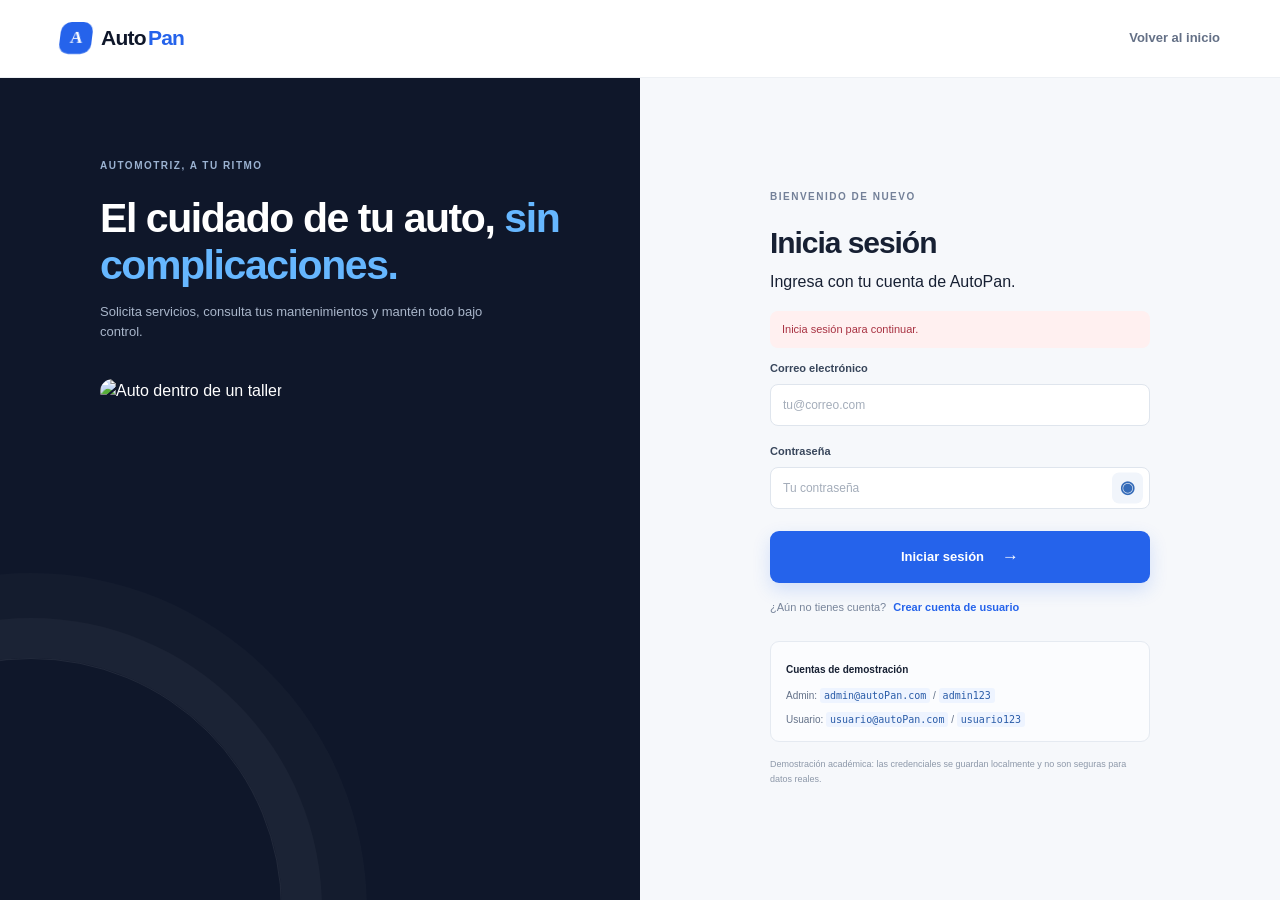
==== admin.html @ 1d9c272c "Add AutoPan vehicle maintenance system" ====
<!doctype html>
<html lang="es"><head><meta charset="utf-8"><meta name="viewport" content="width=device-width, initial-scale=1"><title>Administración — AutoPan</title><link rel="stylesheet" href="css/estilos.css"><script defer src="js/datos.js"></script><script defer src="js/autenticacion.js"></script><script defer src="js/admin.js"></script></head>
<body class="fondo-suave"><header class="barra"><a class="marca" href="index.html"><span class="marca-icono">A</span>Auto<span>Pan</span></a><nav><a href="index.html">Inicio</a><a href="mantenimiento.html">Registrar solicitud</a><a href="mis-solicitudes.html">Vista de usuario</a><span class="usuario-nav" data-nombre-usuario></span><button data-cerrar-sesion class="nav-cerrar">Cerrar sesión</button></nav></header><main class="contenedor pagina-interior admin-main"><div class="pagina-titulo"><div><span class="eyebrow">CENTRO DE OPERACIONES</span><h1>Panel administrativo</h1><p>Gestiona las solicitudes y revisa el estado del taller.</p></div><a class="boton boton-primario" href="mantenimiento.html">＋ Nueva solicitud</a></div><section class="indicadores"><article class="indicador"><span class="indicador-icono azul">▤</span><div><small>Total de solicitudes</small><strong id="total-registros">0</strong></div><span class="indicador-nota">registros</span></article><article class="indicador"><span class="indicador-icono ambar">◷</span><div><small>Pendientes</small><strong id="total-pendientes">0</strong></div><span class="indicador-nota">por atender</span></article><article class="indicador"><span class="indicador-icono violeta">⚙</span><div><small>En proceso</small><strong id="total-proceso">0</strong></div><span class="indicador-nota">en taller</span></article><article class="indicador"><span class="indicador-icono verde">✓</span><div><small>Finalizados</small><strong id="total-finalizados">0</strong></div><span class="indicador-nota">completados</span></article></section><section class="tabla-panel"><div class="tabla-cabecera"><div><span class="eyebrow">REGISTRO DE SERVICIOS</span><h2>Mantenimientos</h2></div><div class="filtros"><label class="buscador">⌕ <input id="busqueda" type="search" placeholder="Buscar propietario o placa" aria-label="Buscar propietario o placa"></label><select id="filtro-estado" aria-label="Filtrar por estado"><option>Todos</option><option>Pendiente</option><option>En proceso</option><option>Finalizado</option><option>Desactivada</option></select></div></div><div class="tabla-scroll"><table><thead><tr><th>ID</th><th>Propietario</th><th>Placa</th><th>Vehículo</th><th>Servicio</th><th>Fecha revisión</th><th>Hora</th><th>Estado</th><th>Acciones</th></tr></thead><tbody id="tabla-mantenimientos"></tbody></table></div><p class="tabla-pie">Los cambios se guardan automáticamente en este navegador.</p></section><section class="tabla-panel panel-usuarios"><div class="tabla-cabecera"><div><span class="eyebrow">DIRECTORIO</span><h2>Usuarios registrados</h2></div><span class="usuarios-ayuda">Las contraseñas no se muestran.</span></div><div class="tabla-scroll"><table><thead><tr><th>Usuario</th><th>Documento</th><th>Correo electrónico</th><th>Teléfono</th><th>Rol</th><th>Acciones</th></tr></thead><tbody id="tabla-usuarios"></tbody></table></div><p class="tabla-pie">Datos locales de las cuentas creadas en este navegador.</p></section></main><dialog id="dialogo-mantenimiento" class="dialogo"><div class="dialogo-cabecera"><div class="dialogo-titulo-grupo"><span class="dialogo-icono" id="dialogo-icono">👁</span><div><span class="eyebrow" id="dialogo-contexto">DETALLE DE SERVICIO</span><h2 id="dialogo-titulo">Solicitud</h2><small id="dialogo-operador"></small></div></div><button id="cerrar-dialogo" class="icono-boton" aria-label="Cerrar">×</button></div><div id="contenido-dialogo"></div><div class="dialogo-footer"><button id="guardar-edicion" class="boton boton-primario" hidden>Guardar cambios</button></div></dialog><dialog id="dialogo-usuario" class="dialogo"><div class="dialogo-cabecera"><div class="dialogo-titulo-grupo"><span class="dialogo-icono" id="usuario-dialogo-icono">✎</span><div><span class="eyebrow" id="usuario-dialogo-contexto">EDICIÓN DE CUENTA</span><h2 id="usuario-dialogo-titulo">Editar cuenta</h2><small id="usuario-dialogo-operador"></small></div></div><button id="cerrar-dialogo-usuario" class="icono-boton" aria-label="Cerrar">×</button></div><div id="contenido-dialogo-usuario"></div><div class="dialogo-footer"><button id="guardar-usuario" class="boton boton-primario">Guardar cambios</button></div></dialog><footer class="pie"><div class="contenedor pie-inner"><small>© 2026 AutoPan · Panel administrativo de demostración.</small></div></footer></body></html>
---- css/estilos.css ----
:root{--azul-oscuro:#0f172a;--azul:#2563eb;--celeste:#38bdf8;--blanco:#fff;--gris:#f1f5f9;--texto:#172033;--muted:#69758a;--borde:#e5eaf1;--verde:#109875;--sombra:0 18px 48px rgba(15,23,42,.08)}
*{box-sizing:border-box}html{scroll-behavior:smooth}body{margin:0;color:var(--texto);font-family:'DM Sans',Arial,sans-serif;background:#fff;line-height:1.55}h1,h2,h3,p{margin-top:0}h1,h2,h3,.marca{font-family:Manrope,'DM Sans',sans-serif;letter-spacing:-.035em}a{color:inherit;text-decoration:none}button,input,select,textarea{font:inherit}button,a{ -webkit-tap-highlight-color:transparent}button{cursor:pointer}.contenedor{width:min(1160px,calc(100% - 48px));margin-inline:auto}.barra{height:78px;display:flex;align-items:center;justify-content:space-between;padding:0 max(24px,calc((100vw - 1160px)/2));border-bottom:1px solid #edf0f4;background:rgba(255,255,255,.94);position:sticky;top:0;z-index:5;backdrop-filter:blur(14px)}.marca{display:inline-flex;align-items:center;gap:2px;font-size:21px;font-weight:800;color:var(--azul-oscuro)}.marca>span:last-child{color:var(--azul)}.marca-icono{display:grid;place-items:center;width:32px;height:32px;border-radius:10px;background:var(--azul);color:white!important;font:800 17px Manrope;margin-right:7px;transform:skew(-7deg)}nav{display:flex;align-items:center;gap:30px;font-size:13px;font-weight:600;color:#647086}nav a{transition:color .2s}nav a:hover,nav .activo{color:var(--azul)}nav [hidden],.hero-acciones [hidden]{display:none!important}.nav-cerrar{border:0;background:none;color:#647086;font-weight:600;padding:0}.nav-cerrar:hover{color:#dc3a50}.usuario-nav{color:#1c2b42;font-size:13px}
.hero{display:grid;grid-template-columns:1fr 1.08fr;gap:36px;align-items:center;padding-top:56px;padding-bottom:42px;min-height:510px}.hero-copy{padding:12px 0 15px}.eyebrow{display:inline-flex;align-items:center;gap:9px;font-size:10px;line-height:1.2;letter-spacing:.15em;font-weight:800;color:#738098}.eyebrow i{width:7px;height:7px;border-radius:50%;background:#22c995;box-shadow:0 0 0 4px #e4f8f1}.hero h1{font-size:clamp(43px,5.1vw,66px);line-height:1.08;margin:22px 0 18px;max-width:570px}.hero h1 span,.encabezado-seccion h2 span{color:var(--azul)}.hero-copy>p{font-size:16px;color:var(--muted);max-width:450px;line-height:1.8}.hero-acciones{display:flex;gap:14px;align-items:center;margin-top:28px}.boton{border:0;display:inline-flex;align-items:center;justify-content:center;gap:18px;padding:13px 18px;border-radius:9px;font-weight:700;font-size:13px;transition:transform .2s,box-shadow .2s,background .2s}.boton:hover{transform:translateY(-2px)}.boton-primario{background:var(--azul);color:#fff;box-shadow:0 7px 18px #2563eb2b}.boton-primario:hover{background:#1d4ed8;box-shadow:0 10px 22px #2563eb40}.boton-primario span{font-size:17px}.boton-texto{background:none;color:#334155;padding-inline:10px}.boton-claro{color:var(--azul-oscuro);background:#fff;margin-top:14px}.boton-ancho{width:100%;margin-top:5px}.hero-confianza{display:flex;align-items:center;gap:12px;margin-top:38px}.avatar-stack{display:flex;padding-left:4px}.avatar-stack b{width:27px;height:27px;border-radius:50%;border:2px solid white;background:#dbeafe;color:#2563eb;display:grid;place-items:center;margin-left:-4px;font-size:12px}.avatar-stack b:nth-child(2){background:#d8f6ec;color:#119976}.avatar-stack b:nth-child(3){background:#fff1dc;color:#e29b31}.hero-confianza span{display:grid;line-height:1.35}.hero-confianza strong{font-size:11px}.hero-confianza small{font-size:10px;color:#8490a2}.hero-visual{position:relative;min-width:0}.hero-visual:before{content:"";position:absolute;inset:7% 1% 3% 3%;background:#eef4ff;border-radius:43% 43% 24px 24px;transform:rotate(2deg)}.hero-visual img{position:relative;display:block;width:100%;border-radius:24px;filter:drop-shadow(0 22px 25px #223d6a19)}.flotante{position:absolute;display:flex;align-items:center;gap:10px;padding:11px 15px;border-radius:12px;background:white;box-shadow:var(--sombra);z-index:1}.flotante>span{display:grid;place-items:center;width:33px;height:33px;background:#eaf1ff;color:var(--azul);border-radius:10px;font-size:18px}.flotante div{display:grid;line-height:1.4}.flotante strong{font-size:11px}.flotante small{color:#8791a2;font-size:9px}.flotante-a{top:16%;left:-16px}.flotante-b{right:-7px;bottom:18%}.flotante .punto-verde{width:10px;height:10px;border-radius:50%;background:#24c590;box-shadow:0 0 0 5px #e3f8ef}.hero-numero{position:absolute;right:8px;bottom:-21px;color:#78859a;font-size:10px;letter-spacing:.14em}.hero-numero span{color:var(--azul);padding-inline:5px}.franja{border-block:1px solid var(--borde);display:grid;grid-template-columns:repeat(3,1fr);padding:23px 4px;margin-top:15px}.franja>div{display:flex;justify-content:center;align-items:center;gap:12px;border-right:1px solid var(--borde)}.franja>div:last-child{border:0}.franja strong{font:800 22px Manrope;color:#1d2d47}.franja>div>span{font-size:11px;color:#8390a3}.estrella{color:#f3ae32;font-size:17px}
.seccion{padding-top:104px;padding-bottom:105px}.encabezado-seccion{display:flex;justify-content:space-between;align-items:end;margin-bottom:34px}.encabezado-seccion h2,.beneficios h2,.contacto h2{font-size:38px;line-height:1.19;margin:13px 0 0}.encabezado-seccion>p{max-width:365px;color:var(--muted);font-size:13px;line-height:1.8;margin-bottom:3px}.servicios-grid{display:grid;grid-template-columns:repeat(3,1fr);gap:15px}.servicio-card{border:1px solid var(--borde);border-radius:13px;padding:23px 22px 19px;transition:transform .22s,box-shadow .22s,border .22s}.servicio-card:hover{transform:translateY(-4px);box-shadow:var(--sombra);border-color:#d6e1f3}.servicio-icono{width:42px;height:42px;border-radius:12px;display:grid;place-items:center;font-size:22px;margin-bottom:19px}.azul{background:#eaf1ff;color:#2563eb}.coral{background:#fff0ee;color:#f07466}.verde{background:#e5f8f0;color:#16a278}.amarillo{background:#fff7df;color:#d59d25}.violeta{background:#f2edff;color:#8c66db}.celeste{background:#e4f7ff;color:#1598c4}.servicio-card h3{font-size:15px;margin:0 0 7px}.servicio-card p{color:#7b8799;font-size:12px;line-height:1.65;min-height:40px;margin-bottom:16px}.servicio-card a{font-size:11px;font-weight:700;color:#315b9a}.servicio-card a b{font-size:14px;margin-left:5px}.beneficios{background:var(--azul-oscuro);color:#fff;padding:80px 0}.beneficios-interior{display:grid;grid-template-columns:1fr 1fr;gap:80px;align-items:center}.beneficios .eyebrow{color:#93a4bd}.beneficios h2{font-size:35px;margin:16px 0}.beneficios h2 span{color:#75baff}.beneficios-interior>div>p{color:#aab6c8;font-size:13px;line-height:1.8;max-width:420px}.beneficios ul{list-style:none;margin:0;padding:0}.beneficios li{display:grid;grid-template-columns:38px 1fr 18px;align-items:center;gap:14px;padding:18px 0;border-bottom:1px solid #ffffff21}.beneficios li>span{color:#5bb3fa;font:700 12px Manrope}.beneficios li div{display:grid;gap:4px}.beneficios li strong{font-size:13px}.beneficios li small{color:#9eacc0;font-size:11px}.beneficios li>b{color:#71b8f6}.contacto{display:grid;grid-template-columns:1fr 1.2fr auto;gap:30px;align-items:center;padding-top:73px;padding-bottom:75px}.contacto h2{font-size:30px}.contacto-datos p{font-size:12px;color:#66748a;margin:7px 0}.contacto-mapa{font-size:12px;font-weight:700;color:var(--azul);border:1px solid #dae5f5;border-radius:8px;padding:12px 16px}.contacto-mapa span{padding-left:8px}.pie{background:#0b1324;color:#a9b5c8;padding:27px 0}.pie-inner{display:flex;align-items:center;gap:20px}.pie-inner p{font-size:11px;margin:0;color:#8391a8}.pie-inner small{margin-left:auto;font-size:10px;color:#8290a5}.marca-clara{color:white;font-size:17px}.marca-clara .marca-icono{width:27px;height:27px;font-size:14px}
.fondo-suave{background:#f6f8fb;min-height:100vh}.pagina-interior{padding-top:48px;padding-bottom:72px;min-height:calc(100vh - 150px)}.pagina-titulo{display:flex;align-items:end;justify-content:space-between;margin-bottom:28px}.pagina-titulo h1{font-size:34px;line-height:1.2;margin:10px 0 7px}.pagina-titulo p{color:var(--muted);font-size:13px;margin:0}.formulario-panel,.tabla-panel{background:white;border:1px solid var(--borde);border-radius:14px;box-shadow:0 8px 30px #22334a08}.formulario-panel{padding:30px 34px}.form-seccion{display:grid;grid-template-columns:34px 1fr;gap:17px;padding:4px 0 30px;margin-bottom:26px;border-bottom:1px solid var(--borde)}.form-seccion:last-of-type{border:0;margin-bottom:0}.paso{display:grid;place-items:center;width:30px;height:30px;border-radius:9px;background:#edf3ff;color:var(--azul);font:700 11px Manrope}.form-seccion-cuerpo h2{font-size:17px;margin:2px 0 4px}.form-seccion-cuerpo>p{font-size:11px;color:#8490a2;margin-bottom:19px}.form-grid{display:grid;grid-template-columns:repeat(2,minmax(0,1fr));gap:14px 18px}.form-grid label,.login-card label{display:grid;gap:7px;font-size:11px;font-weight:700;color:#38465b}.form-grid input,.form-grid select,.form-grid textarea,.login-card input,.filtros select,.buscador{width:100%;border:1px solid #dfe5ed;border-radius:8px;background:#fff;padding:11px 12px;color:#1a2940;font-size:12px;outline:none;transition:border .2s,box-shadow .2s}.form-grid input,.form-grid select,.login-card input{height:42px}.form-grid textarea{resize:vertical;min-height:72px}.form-grid input:focus,.form-grid select:focus,.form-grid textarea:focus,.login-card input:focus,.buscador:focus-within{border-color:#6ca0f8;box-shadow:0 0 0 3px #2563eb17}.form-grid input::placeholder,.form-grid textarea::placeholder,.login-card input::placeholder{color:#a4adba;font-weight:400}.form-grid input[readonly]{background:#f5f7fa;color:#68758a}.ancho-completo{grid-column:1/-1}.form-footer{display:flex;justify-content:space-between;align-items:center;padding-top:22px;border-top:1px solid var(--borde)}.form-footer>span{font-size:10px;color:#8290a2}.solicitudes-grid{display:grid;grid-template-columns:repeat(3,1fr);gap:16px}.solicitud-card{padding:20px;background:#fff;border:1px solid var(--borde);border-radius:13px;box-shadow:0 7px 25px #20344f08}.solicitud-top{display:flex;align-items:center;justify-content:space-between}.id-tag{font:700 10px 'DM Sans',sans-serif;color:#4773b4;background:#eff5ff;padding:5px 8px;border-radius:5px;white-space:nowrap}.estado{display:inline-flex;border-radius:30px;padding:5px 9px;font-size:10px;font-weight:700;white-space:nowrap}.estado-pendiente{background:#fff4da;color:#b78312}.estado-en-proceso{background:#eee9ff;color:#7752c8}.estado-finalizado{background:#e1f8ed;color:#16825f}.solicitud-card h3{font-size:16px;margin:17px 0 6px}.solicitud-card>p{font-size:11px;color:#65738a;margin-bottom:12px}.solicitud-meta{display:flex;justify-content:space-between;color:#758198;font-size:10px;padding:11px 0;border-block:1px solid #eff1f4}.solicitud-card .muted{margin:12px 0 0;line-height:1.6}.vacio{grid-column:1/-1;text-align:center;padding:68px 20px;border:1px dashed #ccd7e5;border-radius:14px;background:#fff}.vacio>span{font-size:30px}.vacio h3{margin:12px 0 4px}.vacio p{font-size:12px;color:#78869a}.vacio .boton{margin-top:8px}
.indicadores{display:grid;grid-template-columns:repeat(4,1fr);gap:13px;margin-bottom:20px}.indicador{display:flex;align-items:center;gap:12px;padding:17px 15px;background:white;border:1px solid var(--borde);border-radius:12px}.indicador-icono{display:grid;place-items:center;width:40px;height:40px;border-radius:11px;font-size:18px;flex:none}.ambar{background:#fff4d9;color:#d19a20}.indicador>div{display:grid;gap:2px}.indicador small{font-size:10px;color:#768399}.indicador strong{font:800 21px Manrope;color:#1a2940}.indicador-nota{font-size:9px;color:#a0aaba;margin-left:auto;align-self:end;white-space:nowrap}.tabla-panel{overflow:hidden}.tabla-cabecera{display:flex;justify-content:space-between;align-items:center;padding:22px 22px 18px}.tabla-cabecera h2{font-size:18px;margin:7px 0 0}.filtros{display:flex;gap:9px;align-items:center}.buscador{display:flex;align-items:center;gap:7px;width:230px;height:39px;padding:0 11px;color:#8290a4;font-size:18px}.buscador input{border:0;outline:0;width:100%;font-size:11px;background:transparent;color:var(--texto)}.filtros select{width:auto;height:39px;padding:0 28px 0 10px;font-size:11px}.tabla-scroll{overflow-x:auto}table{width:100%;border-collapse:collapse;text-align:left;white-space:nowrap}thead{background:#f7f9fc}th{padding:11px 13px;font-size:9px;letter-spacing:.05em;text-transform:uppercase;color:#8290a2;font-weight:700}td{padding:12px 13px;border-bottom:1px solid #edf0f4;font-size:10px;color:#536177}td:first-child,th:first-child{padding-left:22px}td strong{display:block;color:#243249;font-size:10px}td small{display:block;font-size:9px;color:#93a0b0;margin-top:3px}.acciones{display:flex;gap:3px}.icono-boton{width:28px;height:28px;border:0;border-radius:7px;background:#f0f5ff;color:#3971c6;font-size:16px;display:grid;place-items:center}.icono-boton:hover{background:#e1ecff}.icono-boton.peligro{background:#fff1f1;color:#d4515f}.icono-boton.peligro:hover{background:#ffe1e1}.tabla-vacia{text-align:center;padding:40px;color:#8290a2}.tabla-pie{margin:0;padding:12px 20px;color:#909bad;font-size:10px;border-top:1px solid var(--borde)}.dialogo{width:min(720px,calc(100% - 28px));max-height:90vh;overflow:auto;border:0;border-radius:16px;padding:24px;background:white;box-shadow:0 22px 80px #0f172a45}.dialogo::backdrop{background:#0f172a88;backdrop-filter:blur(3px)}.dialogo-cabecera{display:flex;align-items:start;justify-content:space-between;margin-bottom:20px}.dialogo-cabecera h2{font-size:21px;margin:6px 0 0}.dialogo-cabecera .icono-boton{font-size:21px}.dialogo .form-grid{gap:12px 14px}.dialogo-footer{display:flex;justify-content:flex-end;margin-top:17px}.detalle-grid{display:grid;grid-template-columns:1fr 1fr;gap:16px}.detalle-grid>div{display:grid;gap:4px}.detalle-grid span{font-size:10px;color:#7e8a9e}.detalle-grid strong{font-size:12px;font-weight:600}.detalle-ancho{grid-column:1/-1}.notificacion{position:fixed;z-index:20;right:22px;bottom:22px;max-width:min(400px,calc(100% - 36px));padding:14px 18px;background:#123e35;color:#fff;border-radius:10px;box-shadow:0 12px 35px #101b2e35;font-size:13px;font-weight:600;opacity:0;transform:translateY(12px);pointer-events:none;transition:all .25s}.notificacion.error{background:#a33242}.notificacion.visible{opacity:1;transform:translateY(0)}
.login-layout{min-height:calc(100vh - 78px);display:grid;grid-template-columns:1fr 1fr}.login-arte{background:#0f172a;position:relative;overflow:hidden;display:flex;justify-content:flex-end}.login-arte:before{content:"";position:absolute;width:500px;height:500px;border:1px solid #ffffff14;border-radius:50%;left:-220px;bottom:-260px;box-shadow:0 0 0 40px #ffffff08,0 0 0 85px #ffffff05}.login-arte-contenido{width:min(540px,calc(100% - 64px));padding:74px 45px 55px 0;color:#fff;position:relative}.login-arte .eyebrow{color:#9bb2d1}.login-arte h1{font-size:41px;line-height:1.15;margin:18px 0 13px}.login-arte h1 span{color:#66b7ff}.login-arte p{font-size:13px;color:#a9b6ca;max-width:410px}.login-arte img{width:100%;margin-top:24px;border-radius:18px}.login-panel{display:grid;place-items:center;padding:40px}.login-card{width:min(400px,100%);padding:10px}.login-card h2{font-size:30px;margin:12px 0 4px}.login-card>.muted{font-size:12px;margin-bottom:25px}.login-card form{display:grid;gap:17px}.login-card label{font-size:11px}.login-card input{font-size:12px}.demo-cuentas{margin-top:24px;padding:14px 15px;border:1px solid var(--borde);border-radius:9px;background:#fbfcfe}.demo-cuentas strong{font-size:10px}.demo-cuentas p{font-size:10px;color:#637188;margin:8px 0 0}.demo-cuentas code{color:#2a5ca8;background:#eef4ff;padding:2px 4px;border-radius:3px}.nota-seguridad{font-size:9px;color:#8d98a9;line-height:1.6;margin-top:15px}.mensaje-error{padding:10px 12px;border-radius:8px;color:#a83242;background:#fff0f0;font-size:11px;margin:12px 0}.mensaje-error[hidden]{display:none}
@media(max-width:900px){nav{gap:16px}.hero{gap:20px;min-height:440px}.hero h1{font-size:50px}.flotante-a{left:-5px}.flotante-b{right:-2px}.indicadores{grid-template-columns:repeat(2,1fr)}.solicitudes-grid{grid-template-columns:repeat(2,1fr)}.beneficios-interior{gap:35px}.contacto{grid-template-columns:1fr 1fr}.contacto-mapa{justify-self:start}}
@media(max-width:650px){.contenedor{width:calc(100% - 34px)}.barra{height:auto;min-height:66px;padding:13px 17px;align-items:flex-start;gap:10px}.marca{font-size:19px;flex:none}nav{justify-content:flex-end;gap:8px 13px;flex-wrap:wrap;font-size:10px;padding-top:8px}nav .usuario-nav{display:none}.hero{grid-template-columns:1fr;padding-top:34px;gap:22px}.hero h1{font-size:47px;margin-top:16px}.hero-copy>p{font-size:14px}.hero-acciones{gap:5px;flex-wrap:wrap}.hero-acciones .boton{font-size:11px;padding:12px}.hero-visual{max-width:520px;margin:auto}.flotante{padding:8px 10px}.flotante-a{left:-4px}.flotante-b{right:-2px}.franja{padding:16px 0;margin-top:28px}.franja>div{display:grid;gap:1px;text-align:center}.franja strong{font-size:18px}.franja>div>span{font-size:9px;line-height:1.3}.seccion{padding-top:69px;padding-bottom:70px}.encabezado-seccion{display:block}.encabezado-seccion h2{font-size:31px}.encabezado-seccion>p{margin-top:14px}.servicios-grid{grid-template-columns:repeat(2,1fr);gap:10px}.servicio-card{padding:16px 13px}.servicio-card h3{font-size:13px}.servicio-card p{font-size:10px;min-height:55px}.servicio-icono{width:36px;height:36px;margin-bottom:13px}.beneficios{padding:60px 0}.beneficios-interior{grid-template-columns:1fr;gap:35px}.beneficios h2{font-size:30px}.contacto{grid-template-columns:1fr;gap:14px;padding-block:52px}.contacto h2{font-size:27px}.pie-inner{flex-wrap:wrap;gap:12px}.pie-inner p{display:none}.pie-inner small{margin-left:auto;text-align:right}.pagina-interior{padding-top:30px}.pagina-titulo{align-items:flex-start;gap:15px;flex-direction:column}.pagina-titulo h1{font-size:28px}.pagina-titulo>.boton{align-self:flex-start}.formulario-panel{padding:20px 16px}.form-seccion{grid-template-columns:28px 1fr;gap:10px;padding-bottom:22px;margin-bottom:20px}.paso{width:26px;height:26px}.form-grid{grid-template-columns:1fr;gap:12px}.ancho-completo{grid-column:auto}.form-footer{align-items:flex-start;gap:14px;flex-direction:column}.form-footer .boton{align-self:stretch}.indicadores{gap:8px}.indicador{padding:12px 10px;gap:8px}.indicador-icono{width:33px;height:33px}.indicador-nota{display:none}.indicador small{font-size:9px}.indicador strong{font-size:19px}.tabla-cabecera{padding:17px 14px;align-items:flex-start;gap:14px;flex-direction:column}.filtros{width:100%}.buscador{flex:1;width:auto}.filtros select{max-width:120px}.tabla-panel{margin-inline:-4px}.solicitudes-grid{grid-template-columns:1fr}.login-layout{grid-template-columns:1fr}.login-arte{justify-content:center}.login-arte-contenido{width:calc(100% - 38px);padding:35px 0 25px}.login-arte h1{font-size:30px}.login-arte img{max-height:190px;object-fit:cover}.login-panel{padding:35px 20px}.login-card{padding:0}.detalle-grid{grid-template-columns:1fr}.detalle-ancho{grid-column:auto}.dialogo{padding:18px}.dialogo-cabecera{top:-18px;margin:-18px -18px 20px;padding:16px 18px}.dialogo .form-grid{grid-template-columns:1fr}}

/* Controles añadidos para identidad, contraseñas y administración */
.login-card select{height:42px;width:100%;border:1px solid #dfe5ed;border-radius:8px;background:#fff;padding:0 12px;color:#1a2940;font-size:12px;outline:none}
.alternar-formulario{font-size:11px;color:#77849a;margin:16px 0}.alternar-formulario a{color:var(--azul);font-weight:700;margin-left:4px}
.campo-contrasena{display:block;position:relative;width:100%}.campo-contrasena input{width:100%;padding-right:43px!important}
.ojo-password{position:absolute;right:7px;top:50%;transform:translateY(-50%);width:31px;height:31px;border:0;border-radius:7px;background:#f1f5fb;color:#356bb8;font-size:17px;display:grid;place-items:center}.ojo-password:hover{background:#e2ecfb}
.panel-usuarios{margin-top:20px}.usuarios-ayuda{font-size:10px;color:#8793a5}.rol-tag{display:inline-flex;padding:5px 8px;background:#eef4ff;color:#3b68a9;border-radius:20px;font-size:10px;font-weight:700}.fila-desactivada{opacity:.58}.estado-inactiva{background:#edf0f4;color:#687386}.icono-boton.activar{background:#e6f8ef;color:#16825f}
.dialogo{scrollbar-color:#3380e8 #e7effa;scrollbar-width:thin}.dialogo::-webkit-scrollbar{width:10px}.dialogo::-webkit-scrollbar-track{background:#e7effa;border-radius:8px}.dialogo::-webkit-scrollbar-thumb{background:#3380e8;border:2px solid #e7effa;border-radius:8px}.dialogo::-webkit-scrollbar-thumb:hover{background:#1d5fc7}
.dialogo-cabecera{position:sticky;top:-24px;z-index:3;margin:-24px -24px 21px;padding:18px 24px;background:linear-gradient(120deg,#174aa6,#2877e8);color:#fff;border-radius:15px 15px 0 0}.dialogo-titulo-grupo{display:flex;align-items:center;gap:13px}.dialogo-icono{width:42px;height:42px;display:grid;place-items:center;background:#ffffff22;border:1px solid #ffffff38;border-radius:12px;font-size:20px}.dialogo-cabecera .eyebrow{color:#d6e7ff}.dialogo-cabecera h2{color:#fff;margin:4px 0 1px}.dialogo-cabecera small{font-size:10px;color:#deebff}.dialogo-cabecera .icono-boton{background:#ffffff22;color:white;font-size:20px}.dialogo-cabecera .icono-boton:hover{background:#ffffff3b}
.detalle-grid>div{padding:11px;border:1px solid #e9eef6;border-radius:9px;background:#fbfdff}.detalle-grid>div span{color:#3975c8;font-weight:700}.dialogo .form-grid label{padding:9px;border:1px solid #edf1f6;border-radius:9px;background:#fbfdff}.dialogo .form-grid label.ancho-completo{grid-column:1/-1}
.icono-boton:disabled{opacity:.35;cursor:not-allowed}.ayuda-rol{font-size:10px;color:#768399;margin:0;padding:10px;background:#f2f6fc;border-radius:8px}
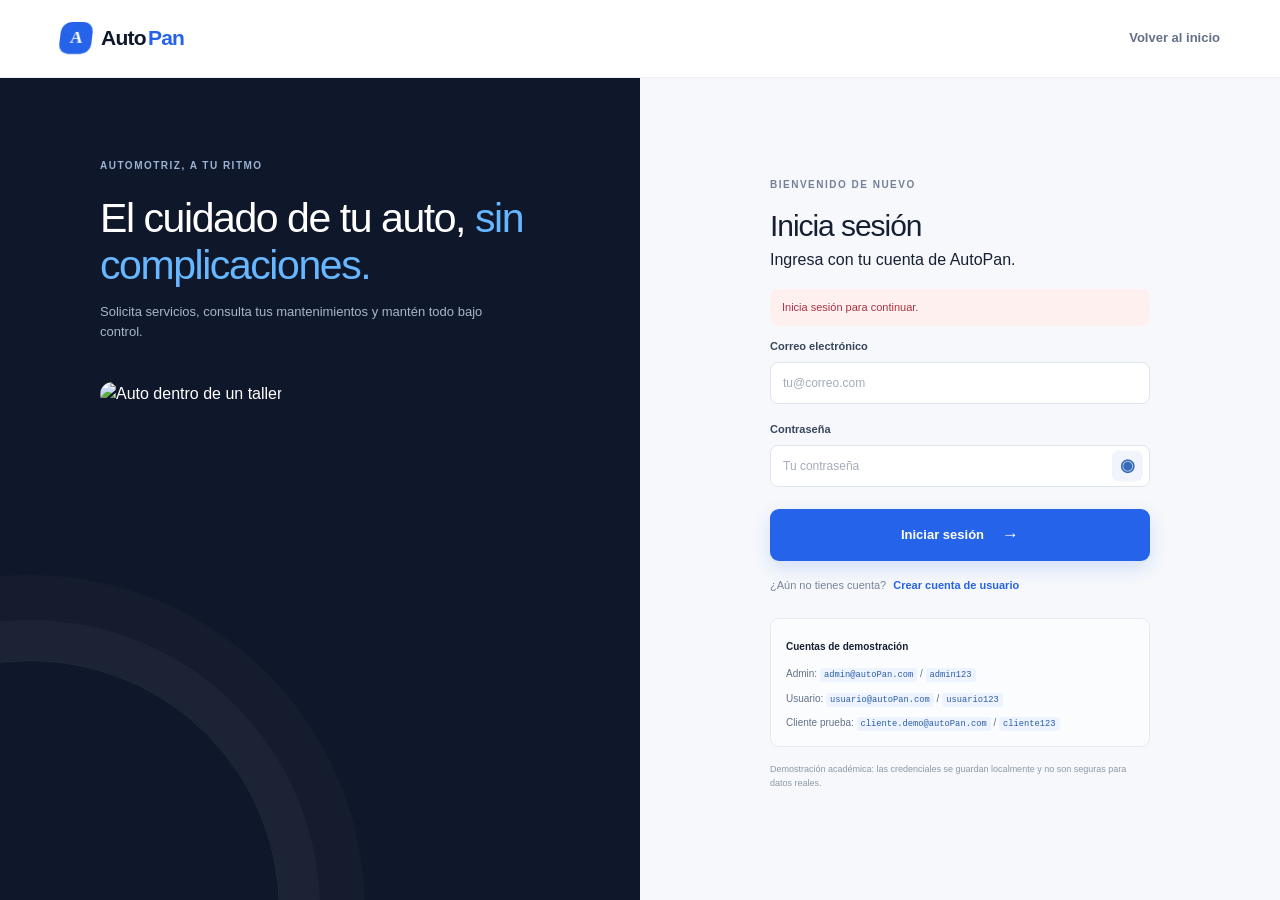
==== commit 147ba68c: "Completa perfil y revisión de rúbrica" ====
--- a/admin.html
+++ b/admin.html
@@ -1,3 +1,3 @@
 <!doctype html>
-<html lang="es"><head><meta charset="utf-8"><meta name="viewport" content="width=device-width, initial-scale=1"><title>Administración — AutoPan</title><link rel="stylesheet" href="css/estilos.css"><script defer src="js/datos.js"></script><script defer src="js/autenticacion.js"></script><script defer src="js/admin.js"></script></head>
-<body class="fondo-suave"><header class="barra"><a class="marca" href="index.html"><span class="marca-icono">A</span>Auto<span>Pan</span></a><nav><a href="index.html">Inicio</a><a href="mantenimiento.html">Registrar solicitud</a><a href="mis-solicitudes.html">Vista de usuario</a><span class="usuario-nav" data-nombre-usuario></span><button data-cerrar-sesion class="nav-cerrar">Cerrar sesión</button></nav></header><main class="contenedor pagina-interior admin-main"><div class="pagina-titulo"><div><span class="eyebrow">CENTRO DE OPERACIONES</span><h1>Panel administrativo</h1><p>Gestiona las solicitudes y revisa el estado del taller.</p></div><a class="boton boton-primario" href="mantenimiento.html">＋ Nueva solicitud</a></div><section class="indicadores"><article class="indicador"><span class="indicador-icono azul">▤</span><div><small>Total de solicitudes</small><strong id="total-registros">0</strong></div><span class="indicador-nota">registros</span></article><article class="indicador"><span class="indicador-icono ambar">◷</span><div><small>Pendientes</small><strong id="total-pendientes">0</strong></div><span class="indicador-nota">por atender</span></article><article class="indicador"><span class="indicador-icono violeta">⚙</span><div><small>En proceso</small><strong id="total-proceso">0</strong></div><span class="indicador-nota">en taller</span></article><article class="indicador"><span class="indicador-icono verde">✓</span><div><small>Finalizados</small><strong id="total-finalizados">0</strong></div><span class="indicador-nota">completados</span></article></section><section class="tabla-panel"><div class="tabla-cabecera"><div><span class="eyebrow">REGISTRO DE SERVICIOS</span><h2>Mantenimientos</h2></div><div class="filtros"><label class="buscador">⌕ <input id="busqueda" type="search" placeholder="Buscar propietario o placa" aria-label="Buscar propietario o placa"></label><select id="filtro-estado" aria-label="Filtrar por estado"><option>Todos</option><option>Pendiente</option><option>En proceso</option><option>Finalizado</option><option>Desactivada</option></select></div></div><div class="tabla-scroll"><table><thead><tr><th>ID</th><th>Propietario</th><th>Placa</th><th>Vehículo</th><th>Servicio</th><th>Fecha revisión</th><th>Hora</th><th>Estado</th><th>Acciones</th></tr></thead><tbody id="tabla-mantenimientos"></tbody></table></div><p class="tabla-pie">Los cambios se guardan automáticamente en este navegador.</p></section><section class="tabla-panel panel-usuarios"><div class="tabla-cabecera"><div><span class="eyebrow">DIRECTORIO</span><h2>Usuarios registrados</h2></div><span class="usuarios-ayuda">Las contraseñas no se muestran.</span></div><div class="tabla-scroll"><table><thead><tr><th>Usuario</th><th>Documento</th><th>Correo electrónico</th><th>Teléfono</th><th>Rol</th><th>Acciones</th></tr></thead><tbody id="tabla-usuarios"></tbody></table></div><p class="tabla-pie">Datos locales de las cuentas creadas en este navegador.</p></section></main><dialog id="dialogo-mantenimiento" class="dialogo"><div class="dialogo-cabecera"><div class="dialogo-titulo-grupo"><span class="dialogo-icono" id="dialogo-icono">👁</span><div><span class="eyebrow" id="dialogo-contexto">DETALLE DE SERVICIO</span><h2 id="dialogo-titulo">Solicitud</h2><small id="dialogo-operador"></small></div></div><button id="cerrar-dialogo" class="icono-boton" aria-label="Cerrar">×</button></div><div id="contenido-dialogo"></div><div class="dialogo-footer"><button id="guardar-edicion" class="boton boton-primario" hidden>Guardar cambios</button></div></dialog><dialog id="dialogo-usuario" class="dialogo"><div class="dialogo-cabecera"><div class="dialogo-titulo-grupo"><span class="dialogo-icono" id="usuario-dialogo-icono">✎</span><div><span class="eyebrow" id="usuario-dialogo-contexto">EDICIÓN DE CUENTA</span><h2 id="usuario-dialogo-titulo">Editar cuenta</h2><small id="usuario-dialogo-operador"></small></div></div><button id="cerrar-dialogo-usuario" class="icono-boton" aria-label="Cerrar">×</button></div><div id="contenido-dialogo-usuario"></div><div class="dialogo-footer"><button id="guardar-usuario" class="boton boton-primario">Guardar cambios</button></div></dialog><footer class="pie"><div class="contenedor pie-inner"><small>© 2026 AutoPan · Panel administrativo de demostración.</small></div></footer></body></html>
+<html lang="es"><head><meta charset="utf-8"><meta name="viewport" content="width=device-width, initial-scale=1"><title>Administración — AutoPan</title><link rel="stylesheet" href="vendor/bootstrap/bootstrap.min.css"><link rel="stylesheet" href="vendor/sweetalert2/sweetalert2.min.css"><link rel="stylesheet" href="css/estilos.css"><script defer src="vendor/sweetalert2/sweetalert2.min.js"></script><script defer src="vendor/bootstrap/bootstrap.bundle.min.js"></script><script defer src="js/datos.js"></script><script defer src="js/autenticacion.js"></script><script defer src="js/admin.js"></script></head>
+<body class="fondo-suave"><header class="barra"><a class="marca" href="index.html"><span class="marca-icono">A</span>Auto<span>Pan</span></a><nav><a href="index.html">Inicio</a><a href="mantenimiento.html">Registrar solicitud</a><a href="mis-solicitudes.html">Vista de usuario</a><a href="perfil.html">Mi perfil</a><span class="usuario-nav" data-nombre-usuario></span><button data-cerrar-sesion class="nav-cerrar">Cerrar sesión</button></nav></header><main class="contenedor pagina-interior admin-main"><div class="pagina-titulo"><div><span class="eyebrow">CENTRO DE OPERACIONES</span><h1>Panel administrativo</h1><p>Gestiona las solicitudes y revisa el estado del taller.</p></div><a class="boton boton-primario" href="mantenimiento.html">＋ Nueva solicitud</a></div><section class="indicadores"><article class="indicador"><span class="indicador-icono azul">▤</span><div><small>Total de solicitudes</small><strong id="total-registros">0</strong></div><span class="indicador-nota">registros</span></article><article class="indicador"><span class="indicador-icono ambar">◷</span><div><small>Pendientes</small><strong id="total-pendientes">0</strong></div><span class="indicador-nota">por atender</span></article><article class="indicador"><span class="indicador-icono violeta">⚙</span><div><small>En proceso</small><strong id="total-proceso">0</strong></div><span class="indicador-nota">en taller</span></article><article class="indicador"><span class="indicador-icono verde">✓</span><div><small>Finalizados</small><strong id="total-finalizados">0</strong></div><span class="indicador-nota">completados</span></article></section><section class="tabla-panel"><div class="tabla-cabecera"><div><span class="eyebrow">REGISTRO DE SERVICIOS</span><h2>Mantenimientos</h2></div><div class="filtros"><label class="buscador">⌕ <input id="busqueda" type="search" placeholder="Buscar propietario o placa" aria-label="Buscar propietario o placa"></label><select id="filtro-estado" aria-label="Filtrar por estado"><option>Todos</option><option>Pendiente</option><option>En proceso</option><option>Finalizado</option><option>Desactivada</option></select></div></div><div class="tabla-scroll"><table class="table align-middle mb-0"><thead><tr><th>ID</th><th>Propietario</th><th>Placa</th><th>Vehículo</th><th>Servicio</th><th>Fecha revisión</th><th>Hora</th><th>Estado</th><th>Acciones</th></tr></thead><tbody id="tabla-mantenimientos"></tbody></table></div><p class="tabla-pie">Los cambios se guardan automáticamente en este navegador.</p></section><section class="tabla-panel panel-usuarios"><div class="tabla-cabecera"><div><span class="eyebrow">DIRECTORIO</span><h2>Usuarios registrados</h2></div><span class="usuarios-ayuda">Las contraseñas no se muestran.</span></div><div class="tabla-scroll"><table class="table align-middle mb-0"><thead><tr><th>Usuario</th><th>Documento</th><th>Correo electrónico</th><th>Teléfono</th><th>Rol</th><th>Estado</th><th>Acciones</th></tr></thead><tbody id="tabla-usuarios"></tbody></table></div><p class="tabla-pie">Datos locales de las cuentas creadas en este navegador.</p></section></main><dialog id="dialogo-mantenimiento" class="dialogo"><div class="dialogo-cabecera"><div class="dialogo-titulo-grupo"><span class="dialogo-icono" id="dialogo-icono">👁</span><div><span class="eyebrow" id="dialogo-contexto">DETALLE DE SERVICIO</span><h2 id="dialogo-titulo">Solicitud</h2><small id="dialogo-operador"></small></div></div><button id="cerrar-dialogo" class="icono-boton" aria-label="Cerrar">×</button></div><div id="contenido-dialogo"></div><div class="dialogo-footer"><button id="guardar-edicion" class="boton boton-primario" hidden>Guardar cambios</button></div></dialog><dialog id="dialogo-usuario" class="dialogo"><div class="dialogo-cabecera"><div class="dialogo-titulo-grupo"><span class="dialogo-icono" id="usuario-dialogo-icono">✎</span><div><span class="eyebrow" id="usuario-dialogo-contexto">EDICIÓN DE CUENTA</span><h2 id="usuario-dialogo-titulo">Editar cuenta</h2><small id="usuario-dialogo-operador"></small></div></div><button id="cerrar-dialogo-usuario" class="icono-boton" aria-label="Cerrar">×</button></div><div id="contenido-dialogo-usuario"></div><div class="dialogo-footer"><button id="guardar-usuario" class="boton boton-primario">Guardar cambios</button></div></dialog><footer class="pie"><div class="contenedor pie-inner"><small>© 2026 AutoPan · Panel administrativo de demostración.</small></div></footer></body></html>
--- a/css/estilos.css
+++ b/css/estilos.css
@@ -18,3 +18,5 @@
 .dialogo-cabecera{position:sticky;top:-24px;z-index:3;margin:-24px -24px 21px;padding:18px 24px;background:linear-gradient(120deg,#174aa6,#2877e8);color:#fff;border-radius:15px 15px 0 0}.dialogo-titulo-grupo{display:flex;align-items:center;gap:13px}.dialogo-icono{width:42px;height:42px;display:grid;place-items:center;background:#ffffff22;border:1px solid #ffffff38;border-radius:12px;font-size:20px}.dialogo-cabecera .eyebrow{color:#d6e7ff}.dialogo-cabecera h2{color:#fff;margin:4px 0 1px}.dialogo-cabecera small{font-size:10px;color:#deebff}.dialogo-cabecera .icono-boton{background:#ffffff22;color:white;font-size:20px}.dialogo-cabecera .icono-boton:hover{background:#ffffff3b}
 .detalle-grid>div{padding:11px;border:1px solid #e9eef6;border-radius:9px;background:#fbfdff}.detalle-grid>div span{color:#3975c8;font-weight:700}.dialogo .form-grid label{padding:9px;border:1px solid #edf1f6;border-radius:9px;background:#fbfdff}.dialogo .form-grid label.ancho-completo{grid-column:1/-1}
 .icono-boton:disabled{opacity:.35;cursor:not-allowed}.ayuda-rol{font-size:10px;color:#768399;margin:0;padding:10px;background:#f2f6fc;border-radius:8px}
+.perfil-resumen{display:flex;align-items:center;gap:16px;margin-bottom:18px;padding:18px 22px;border-radius:14px;background:linear-gradient(115deg,#12326b,#2563eb);color:#fff;box-shadow:0 12px 30px #2563eb28}.perfil-avatar{width:52px;height:52px;display:grid;place-items:center;border-radius:15px;background:#ffffff26;font-size:25px}.perfil-resumen .eyebrow{color:#c7dcff}.perfil-resumen h2{margin:3px 0;font-size:19px;color:#fff}.perfil-resumen p{margin:0;color:#e4edff;font-size:11px}.perfil-resumen-icono{margin-left:auto;color:#b9d6ff;font-size:23px}.perfil-resumen+.formulario-panel{max-width:930px;margin:0 auto}.campo-radio{margin:0;padding:12px;border:1px solid var(--borde);border-radius:9px;display:flex;align-items:center;gap:18px}.campo-radio legend{float:none;width:auto;margin:0 10px 0 0;padding:0;font-size:11px;font-weight:700;color:#38465b}.campo-radio .form-check{display:flex;align-items:center;gap:6px;font-size:11px;color:#38465b}.checkbox-confirmacion{display:flex!important;align-items:center;gap:9px;padding:10px 12px;border:1px solid var(--borde);border-radius:8px;background:#f8faff;font-size:11px!important}.checkbox-confirmacion .form-check-input{margin:0}
+.campo-radio .form-check-input,.checkbox-confirmacion .form-check-input{width:1rem;height:1rem;padding:0;flex:none;accent-color:var(--azul)}
